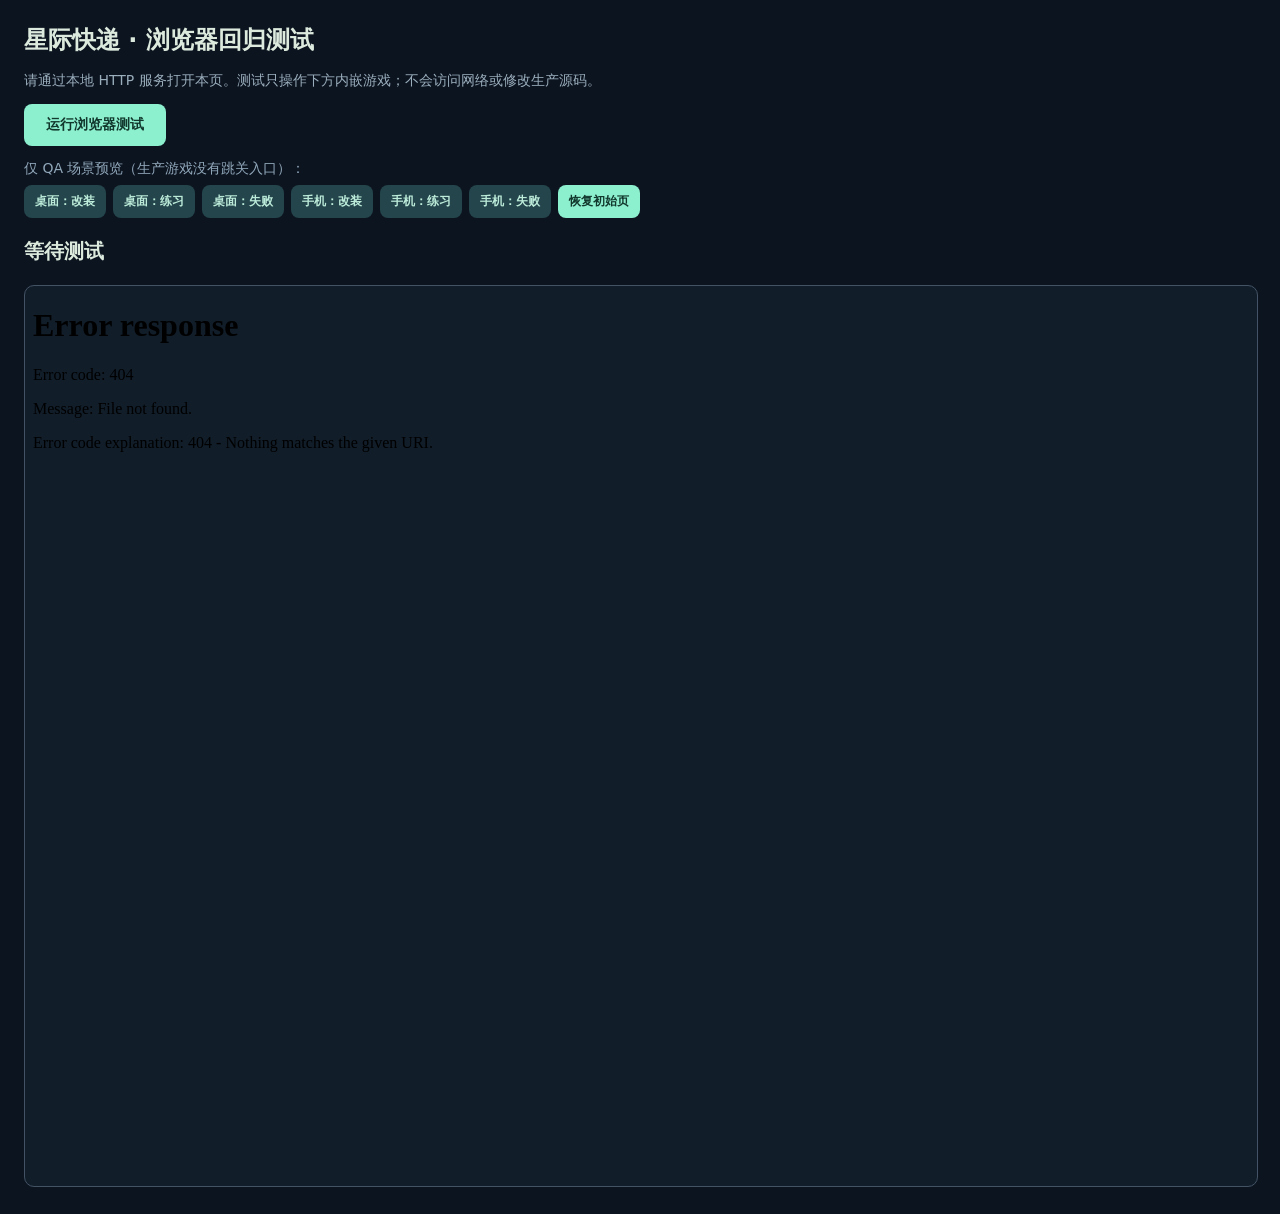
==== stellar-courier/tests/browser-harness.html @ 5adac254 "Add v4 tests under stellar-courier" ====
<!doctype html>
<html lang="zh-CN"><head><meta charset="utf-8"><meta name="viewport" content="width=device-width,initial-scale=1"><title>星际快递 · 浏览器回归测试</title><style>body{background:#0c1420;color:#dceadd;font:14px system-ui;margin:24px}button{padding:12px 22px;border:0;border-radius:8px;background:#8cf0ce;color:#12382d;font:600 14px system-ui;cursor:pointer}h1{font-size:24px}p{color:#9baebc}li{padding:5px}.pass{color:#8cf0ce}.fail{color:#ff91a2}iframe{width:100%;height:900px;border:1px solid #435365;border-radius:10px;background:#111d29}#summary{font-weight:600;font-size:20px;margin:20px 0}code{color:#c3d6e9}</style></head><body><h1>星际快递 · 浏览器回归测试</h1><p>请通过本地 HTTP 服务打开本页。测试只操作下方内嵌游戏；不会访问网络或修改生产源码。</p><button id="run">运行浏览器测试</button><div id="qa-scenes" style="display:flex;gap:7px;flex-wrap:wrap;margin-top:14px"><span style="width:100%;color:#91a8ba">仅 QA 场景预览（生产游戏没有跳关入口）：</span></div><div id="summary">等待测试</div><ol id="results"></ol><iframe id="game" allow="autoplay" src="../index.html" title="测试中的星际快递"></iframe><script>
'use strict';
const frame=document.getElementById('game'),results=document.getElementById('results');
const delay=ms=>new Promise(resolve=>setTimeout(resolve,ms));let failures=0,passes=0;
function assert(ok,message){const li=document.createElement('li');li.className=ok?'pass':'fail';li.textContent=(ok?'✓ ':'✗ ')+message;results.appendChild(li);ok?passes++:failures++;if(!ok)throw new Error(message);}
function showSummary(){document.getElementById('summary').textContent=passes+' 通过 / '+failures+' 失败';document.getElementById('summary').className=failures?'fail':'pass';}
document.getElementById('run').onclick=async function(){
 cleanupSceneStorage();this.disabled=true;results.innerHTML='';passes=failures=0;
 const storageKeys=['stellar-courier-best-v1','stellar-courier-sound-v1','stellar-courier-best-v3-campaign','stellar-courier-best-v3-endless','stellar-courier-best-v4-campaign','stellar-courier-best-v4-endless','stellar-courier-unlocked-v4','stellar-courier-tutorial-v4','stellar-courier-mode-v3','stellar-courier-music-v3','stellar-courier-effects-volume-v3','stellar-courier-music-volume-v3'];
 const savedStorage=storageKeys.map(key=>[key,localStorage.getItem(key)]);
 document.getElementById('summary').textContent='测试中，请保持窗口前台…';
 try{
  storageKeys.forEach(key=>localStorage.removeItem(key));
  frame.src='../index.html?qa='+Date.now();await new Promise(resolve=>frame.onload=resolve);await delay(150);
  const w=frame.contentWindow,d=w.document,snap=()=>w.StellarCourier.snapshot(),click=id=>d.getElementById(id).click();
  const key=(code,type='keydown',repeat=false,target=d)=>target.dispatchEvent(new w.KeyboardEvent(type,{code,bubbles:true,cancelable:true,repeat}));
  async function inject(setup){const step=w.StellarCore.step;let once=false;w.StellarCore.step=function(state,dt,input){if(!once){setup(state);once=true;}step(state,dt,input);};try{await delay(80);}finally{w.StellarCore.step=step;}}
  function delivery(state,cargo){state.hazards.forEach(h=>h.delay=100);state.cargo=cargo;state.deliveryCooldown=0;if(w.StellarCore.has(state,'moving')){state.player.x=state.width*(.5+.29*Math.cos(state.stageElapsed*.4));state.player.y=Math.max(115,Math.min(state.height-48,state.height*(.53+.24*Math.sin(state.stageElapsed*.4))));}else{state.player.x=state.station.x;state.player.y=state.station.y;}}
  function choose(id){const button=d.querySelector('[data-refit="'+id+'"]');assert(!!button,'改装 '+id+' 有明确选择按钮');button.click();button.click();}
  assert(snap().mode==='ready','页面正常加载，无外部资源依赖');
  assert(snap().unlocked===1&&d.getElementById('practice-level').options.length===1,'新存档仅解锁第一关练习');
  assert(snap().audio.enabled&&snap().audio.musicEnabled,'音乐与音效默认开启');
  click('start-button');await delay(170);
  assert(snap().mode==='playing'&&snap().recordEligible&&snap().capacity===5,'正式挑战从第一关均衡舱开始');
  assert(snap().audio.contextState==='running'&&snap().audio.notesScheduled>=3,'开场音效真实排音（不证明云端传输）');
  assert(snap().audio.musicPlaying&&snap().audio.schedulerActive&&snap().audio.musicScheduled>0,'背景音乐真实启动且有调度器');
  click('audio-settings-button');assert(!d.getElementById('audio-settings').hidden,'混音菜单可见');
  const notes=snap().audio.notesScheduled;click('test-sound-button');await delay(100);assert(snap().audio.notesScheduled>=notes+3,'试听按钮触发三音提示');
  for(const [type,value]of[['effects',.2],['music',.35]]){const input=d.getElementById(type+'-volume');input.value=value;input.dispatchEvent(new w.Event('input',{bubbles:true}));}
  assert(snap().audio.effectsVolume===.2&&snap().audio.musicVolume===.35,'两类音量独立调整');click('audio-settings-button');
  const x=snap().player.x;key('ArrowRight');await delay(150);key('ArrowRight','keyup');assert(snap().player.x>x+15,'方向键驱动飞船');
  key('KeyP');key('KeyP','keydown',true);const paused=snap();await delay(160);
  assert(snap().mode==='paused'&&snap().timeLeft===paused.timeLeft,'暂停与重复按键不推进时间');
  assert(!snap().audio.musicPlaying&&!snap().audio.schedulerActive&&snap().audio.musicScheduled===paused.audio.musicScheduled,'暂停不再排音乐');
  const allowed=d.getElementById('start-button').dispatchEvent(new w.KeyboardEvent('keydown',{code:'Space',bubbles:true,cancelable:true}));assert(allowed,'按钮原生空格操作保留');
  click('start-button');await delay(60);assert(snap().mode==='playing'&&snap().audio.musicPlaying,'继续同时恢复模拟与音乐');
  key('Space');await delay(30);const cooldown=snap().boostCooldown;key('Space','keydown',true);await delay(30);assert(cooldown>2.2&&snap().boostCooldown<cooldown,'跃迁重复按键不刷新冷却');
  key('Escape');click('restart-button');click('restart-button');await delay(60);assert(snap().mode==='playing'&&snap().score===0&&snap().level===1&&snap().recordEligible,'暂停重开与重复点击清除旧状态');
  w.dispatchEvent(new w.Event('blur'));await delay(40);assert(snap().mode==='paused'&&!snap().audio.musicPlaying,'失焦暂停游戏及音乐');click('start-button');await delay(50);
  click('sound-button');assert(!snap().audio.enabled&&snap().audio.musicPlaying,'关闭音效不关闭音乐');click('sound-button');
  click('music-button');assert(!snap().audio.musicPlaying&&snap().audio.enabled,'关闭音乐不关闭音效');click('music-button');await delay(50);
  const canvas=d.getElementById('game-canvas'),rect=canvas.getBoundingClientRect(),start=snap().player,oldCapture=canvas.setPointerCapture;canvas.setPointerCapture=function(){};
  const pointer=(type,x,y)=>canvas.dispatchEvent(new w.PointerEvent(type,{pointerId:77,pointerType:'touch',button:0,clientX:rect.left+x,clientY:rect.top+y,bubbles:true,cancelable:true}));
  pointer('pointerdown',start.x+60,start.y+15);await delay(120);pointer('pointerup',start.x+60,start.y+15);canvas.setPointerCapture=oldCapture;assert(snap().player.x>start.x+10,'触控指针可移动');
  w.dispatchEvent(new w.Event('blur'));frame.style.width='375px';frame.style.height='812px';await delay(150);assert(snap().width<376&&d.documentElement.scrollWidth<=w.innerWidth+1,'手机重排无横向溢出');
  const beforeResize=snap().timeLeft;await delay(80);assert(snap().timeLeft===beforeResize,'重排不解除暂停');frame.style.width='100%';frame.style.height='900px';await delay(100);click('start-button');await delay(60);
  await inject(state=>{state.score=0;state.combo=0;state.comboTime=0;state.level=1;state.levelCargo=0;delivery(state,1);});assert(snap().score===100&&snap().combo===1,'第一单建立连击');
  await inject(state=>delivery(state,2));assert(snap().score===460&&snap().combo===2,'第二单1.5倍计分');
  await inject(state=>{state.health=2;delivery(state,1);});assert(snap().mode==='upgrade'&&snap().level===2&&snap().health===3,'过关进入改装选择而非偷偷继续');
  assert(snap().unlocked===2&&localStorage.getItem('stellar-courier-unlocked-v4')==='2','下一关解锁保存到本地');
  const choiceState=snap();await delay(180);assert(snap().timeLeft===choiceState.timeLeft&&snap().score===choiceState.score&&!snap().audio.musicPlaying,'选择期间不扣时、不重复奖励、音乐停止');
  choose('hauler');await delay(60);assert(snap().mode==='playing'&&snap().capacity===7&&snap().cooldownMax===2.8,'重载舱选择生效且重复点击不再切换');
  assert(d.getElementById('cargo-capacity').textContent==='7'&&d.getElementById('cargo-slots').children.length===7,'7格货舱UI与逻辑一致');
  await inject(state=>{state.powerups=[{x:state.player.x,y:state.player.y,r:15,type:'magnet',ttl:10}];});assert(snap().magnetTime>7&&d.getElementById('power-status').textContent.includes('磁吸'),'磁吸道具仍生效');
  await inject(state=>{state.powerups=[{x:state.player.x,y:state.player.y,r:15,type:'shield',ttl:10}];});assert(snap().shieldTime>5,'护盾道具仍生效');
  await inject(state=>{state.powerups=[{x:state.player.x,y:state.player.y,r:15,type:'slow',ttl:10}];});assert(snap().slowTime>5,'时缓道具仍生效');
  await inject(state=>{state.levelCargo=0;state.combo=0;state.comboTime=0;delivery(state,7);});assert(snap().mode==='upgrade'&&snap().level===3,'7箱投递正确进入第三关准备');
  choose('sprinter');await delay(60);assert(snap().mode==='tutorial'&&snap().capacity===3&&snap().cooldownMax===1.35,'快冲3格生效，首次第三关进入安全练习');
  const tutorialStart=snap();await delay(160);assert(snap().timeLeft===tutorialStart.timeLeft&&snap().score===tutorialStart.score&&snap().health===tutorialStart.health&&!snap().audio.musicPlaying,'练习不扣正式时间、分数、护盾且无BGM');
  key('KeyP');assert(snap().mode==='paused','练习可暂停');click('start-button');await delay(30);assert(snap().mode==='tutorial'&&!snap().audio.musicPlaying,'继续练习不会错误开启BGM');
  click('tutorial-boost');await delay(450);assert(snap().tutorial.success&&snap().levelSmashes===0&&snap().score===tutorialStart.score,'练习实际击碎目标且不混入正式计数');
  click('tutorial-finish');click('tutorial-finish');await delay(60);assert(snap().mode==='playing'&&snap().audio.musicPlaying&&localStorage.getItem('stellar-courier-tutorial-v4')==='seen','完成练习只进入本关一次并保存已看提示');
  await inject(state=>{state.hazards.forEach(h=>h.delay=100);state.levelCargo=20;state.levelSmashes=1;state.cargo=0;state.stageElapsed=0;});
  assert(d.getElementById('level-goal').textContent.includes('6/6')&&d.getElementById('level-goal').textContent.includes('已完成')&&d.getElementById('level-fill').style.width==='100%','送货显示完成标记和封顶进度，不误导继续送');
  assert(d.getElementById('smash-goal').textContent.includes('1/3')&&d.getElementById('flight-tip').textContent.includes('还差 2'),'碎石独立显示且明确还差2颗');
  await inject(state=>{state.stageElapsed=64.99;});assert(snap().mode==='over'&&d.getElementById('overlay-description').textContent.includes('还差 2 颗'),'失败摘要正确指出缺失碎石目标');
  assert(localStorage.getItem('stellar-courier-best-v4-campaign')===null,'未完整通关不写严格全程纪录');
  click('retry-button');click('retry-button');await delay(60);assert(snap().mode==='playing'&&snap().level===3&&snap().refit==='sprinter'&&snap().health===3&&snap().score===0&&snap().levelCargo===0&&snap().levelSmashes===0&&snap().timeLeft>64&&!snap().recordEligible,'重试满盾满时、目标归零、保留改装、不计正式纪录');
  await inject(state=>{state.level=10;state.levelCargo=11;state.stageElapsed=0;state.combo=0;state.comboTime=0;delivery(state,1);});assert(snap().mode==='over'&&d.getElementById('overlay-title').textContent.includes('十关通关'),'重试路线可以完成最终关');
  assert(localStorage.getItem('stellar-courier-best-v4-campaign')===null&&d.getElementById('result-detail').textContent.includes('不计正式'),'重试通关不会污染全程纪录');
  click('start-button');await delay(50);assert(snap().level===1&&snap().capacity===5&&snap().recordEligible,'重新全程清除改装与练习标记');
  await inject(state=>{state.level=10;state.levelCargo=11;state.stageElapsed=0;state.combo=0;state.comboTime=0;delivery(state,1);});assert(snap().mode==='over'&&Number(localStorage.getItem('stellar-courier-best-v4-campaign'))>0,'正式完整路线通关才写入纪录');
  assert(!snap().audio.musicPlaying&&!snap().audio.schedulerActive,'结算停止音乐');
  click('menu-button');click('mode-endless');click('start-button');await delay(60);assert(snap().runMode==='endless'&&d.getElementById('time-label').textContent==='已飞行','菜单切换无尽模式反馈清楚');
  await inject(state=>{state.level=10;state.levelCargo=11;state.stageElapsed=1000;state.elapsed=1000;state.combo=0;state.comboTime=0;delivery(state,1);});assert(snap().mode==='upgrade'&&snap().level===11,'无尽第十波后继续并选择改装');
  choose('standard');await delay(50);assert(snap().mode==='playing'&&snap().level===11,'无尽十一波正常继续');
  w.dispatchEvent(new w.Event('blur'));click('menu-button');assert(snap().mode==='ready'&&!snap().audio.schedulerActive,'返回菜单中止旧局与音乐调度');
  // Fresh iframe verifies profile persistence, unlocked practice entry and tutorial skip.
  localStorage.setItem('stellar-courier-unlocked-v4','3');localStorage.removeItem('stellar-courier-tutorial-v4');localStorage.setItem('stellar-courier-mode-v3','campaign');
  frame.src='../index.html?profile='+Date.now();await new Promise(resolve=>frame.onload=resolve);await delay(100);
  const w2=frame.contentWindow,d2=w2.document,read=()=>w2.StellarCourier.snapshot();
  assert(read().unlocked===3&&d2.getElementById('practice-level').options.length===3,'刷新后只展示本地已解锁关卡');
  d2.getElementById('practice-summary').click();d2.getElementById('practice-level').value='3';d2.getElementById('practice-button').click();await delay(40);
  assert(read().mode==='tutorial'&&read().origin==='practice'&&!read().recordEligible,'已解锁第三关练习入口正确，首次提示可再次验证');
  const skipped=read();d2.getElementById('tutorial-skip').click();d2.getElementById('tutorial-skip').click();await delay(50);
  assert(read().mode==='playing'&&read().level===3&&read().score===0&&read().levelSmashes===0&&read().timeLeft>64,'跳过练习不加分、不碎石、不消耗本关额度');
  w2.dispatchEvent(new w2.Event('blur'));d2.getElementById('menu-button').click();assert(read().mode==='ready'&&!read().audio.schedulerActive,'练习结束返回菜单保持静默');
 }catch(error){if(!failures){const li=document.createElement('li');li.className='fail';li.textContent='✗ '+error.message;results.appendChild(li);failures++;}console.error(error);}
 finally{for(const[key,value]of savedStorage){if(value===null)localStorage.removeItem(key);else localStorage.setItem(key,value);}frame.src='../index.html';}
 showSummary();this.disabled=false;
};


// Test-only scene fixtures. Storage is restored; no cheat APIs are added to the game.
const sceneKeys=['stellar-courier-sound-v1','stellar-courier-best-v4-campaign','stellar-courier-best-v4-endless','stellar-courier-unlocked-v4','stellar-courier-tutorial-v4','stellar-courier-mode-v3','stellar-courier-music-v3'];
let sceneBaseline=null;
function restoreSceneStorage(){if(sceneBaseline)for(const[key,value]of sceneBaseline){if(value===null)localStorage.removeItem(key);else localStorage.setItem(key,value);}}
function cleanupSceneStorage(){restoreSceneStorage();sceneBaseline=null;}
async function showScene(scene,mobile){
 restoreSceneStorage();if(!sceneBaseline)sceneBaseline=sceneKeys.map(key=>[key,localStorage.getItem(key)]);
 const buttons=Array.from(document.querySelectorAll('#qa-scenes button'));buttons.forEach(b=>b.disabled=true);
 try{
  localStorage.setItem('stellar-courier-mode-v3','campaign');localStorage.removeItem('stellar-courier-tutorial-v4');
  frame.style.width=mobile?'375px':'100%';frame.style.height=mobile?'667px':'900px';
  frame.src='../index.html?scene='+Date.now();await new Promise(resolve=>frame.onload=resolve);await delay(100);
  const w=frame.contentWindow,d=w.document;d.getElementById('start-button').click();await delay(80);
  async function fixture(setup){const original=w.StellarCore.step;let once=false;w.StellarCore.step=function(state,dt,input){if(!once){once=true;setup(state);}original(state,dt,input);};try{await delay(100);}finally{w.StellarCore.step=original;}}
  await fixture(state=>{state.hazards.forEach(h=>h.delay=100);state.level=scene==='upgrade'?1:2;state.levelCargo=scene==='upgrade'?3:5;state.cargo=1;state.deliveryCooldown=0;state.player.x=state.station.x;state.player.y=state.station.y;});
  if(scene!=='upgrade'){d.querySelector('[data-refit="standard"]').click();await delay(60);}
  if(scene==='failure'){d.getElementById('tutorial-skip').click();await delay(30);await fixture(state=>{state.hazards.forEach(h=>h.delay=100);state.levelCargo=6;state.levelSmashes=1;state.stageElapsed=64.99;});}
  document.getElementById('summary').textContent='QA 场景：'+(mobile?'375 × 667 手机':'桌面')+' / '+{upgrade:'改装选择',tutorial:'免扣时练习',failure:'目标缺项失败'}[scene];
  frame.scrollIntoView({block:'start'});
 }finally{restoreSceneStorage();buttons.forEach(b=>b.disabled=false);}
}
for(const mobile of [false,true])for(const scene of ['upgrade','tutorial','failure']){
 const button=document.createElement('button');button.textContent=(mobile?'手机':'桌面')+'：'+{upgrade:'改装',tutorial:'练习',failure:'失败'}[scene];button.style.cssText='padding:8px 11px;font-size:12px;background:#24454c;color:#bcebd9';button.onclick=()=>showScene(scene,mobile).catch(error=>{document.getElementById('summary').textContent='场景生成失败：'+error.message;});document.getElementById('qa-scenes').appendChild(button);
}
const restoreButton=document.createElement('button');restoreButton.textContent='恢复初始页';restoreButton.style.cssText='padding:8px 11px;font-size:12px';restoreButton.onclick=()=>{cleanupSceneStorage();frame.style.width='100%';frame.style.height='900px';frame.src='../index.html';};document.getElementById('qa-scenes').appendChild(restoreButton);

</script></body></html>
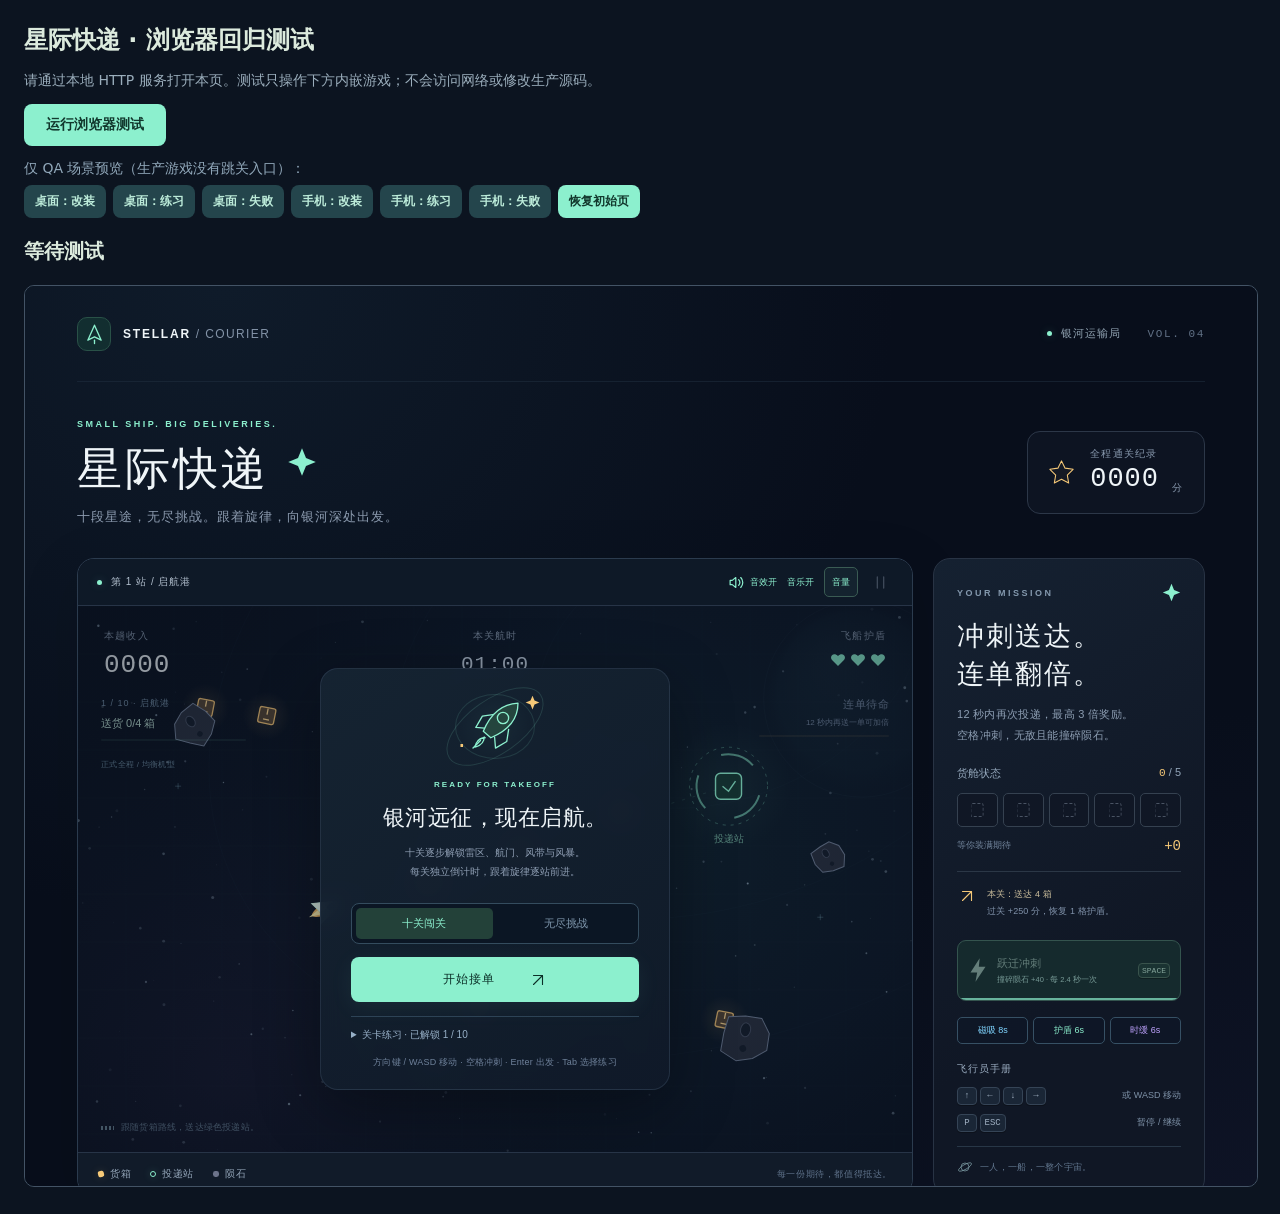
==== commit 98f23dd8: "Add keyboard navigation regression coverage and verified QA results" ====
--- a/stellar-courier/tests/browser-harness.html
+++ b/stellar-courier/tests/browser-harness.html
@@ -15,6 +15,8 @@
   frame.src='../index.html?qa='+Date.now();await new Promise(resolve=>frame.onload=resolve);await delay(150);
   const w=frame.contentWindow,d=w.document,snap=()=>w.StellarCourier.snapshot(),click=id=>d.getElementById(id).click();
   const key=(code,type='keydown',repeat=false,target=d)=>target.dispatchEvent(new w.KeyboardEvent(type,{code,bubbles:true,cancelable:true,repeat}));
+  const tap=(code,target=d.activeElement)=>{key(code,'keydown',false,target);key(code,'keyup',false,d.activeElement);};
+  const chosen=()=>d.querySelector('.upgrade-choice[aria-pressed="true"]');
   async function inject(setup){const step=w.StellarCore.step;let once=false;w.StellarCore.step=function(state,dt,input){if(!once){setup(state);once=true;}step(state,dt,input);};try{await delay(80);}finally{w.StellarCore.step=step;}}
   function delivery(state,cargo){state.hazards.forEach(h=>h.delay=100);state.cargo=cargo;state.deliveryCooldown=0;if(w.StellarCore.has(state,'moving')){state.player.x=state.width*(.5+.29*Math.cos(state.stageElapsed*.4));state.player.y=Math.max(115,Math.min(state.height-48,state.height*(.53+.24*Math.sin(state.stageElapsed*.4))));}else{state.player.x=state.station.x;state.player.y=state.station.y;}}
   function choose(id){const button=d.querySelector('[data-refit="'+id+'"]');assert(!!button,'改装 '+id+' 有明确选择按钮');button.click();button.click();}
@@ -28,15 +30,17 @@
   click('audio-settings-button');assert(!d.getElementById('audio-settings').hidden,'混音菜单可见');
   const notes=snap().audio.notesScheduled;click('test-sound-button');await delay(100);assert(snap().audio.notesScheduled>=notes+3,'试听按钮触发三音提示');
   for(const [type,value]of[['effects',.2],['music',.35]]){const input=d.getElementById(type+'-volume');input.value=value;input.dispatchEvent(new w.Event('input',{bubbles:true}));}
-  assert(snap().audio.effectsVolume===.2&&snap().audio.musicVolume===.35,'两类音量独立调整');click('audio-settings-button');
+  assert(snap().audio.effectsVolume===.2&&snap().audio.musicVolume===.35,'两类音量独立调整');
+  d.getElementById('music-volume').focus();tap('Escape');assert(d.getElementById('audio-settings').hidden&&d.activeElement===d.getElementById('audio-settings-button')&&snap().mode==='playing','滑块聚焦时 Esc 关闭音量并归还焦点，不误暂停');
+  click('audio-settings-button');d.getElementById('test-sound-button').focus();tap('Escape');assert(d.getElementById('audio-settings').hidden&&d.activeElement===d.getElementById('audio-settings-button'),'试听控件关闭后焦点不留在隐藏菜单');
   const x=snap().player.x;key('ArrowRight');await delay(150);key('ArrowRight','keyup');assert(snap().player.x>x+15,'方向键驱动飞船');
   key('KeyP');key('KeyP','keydown',true);const paused=snap();await delay(160);
   assert(snap().mode==='paused'&&snap().timeLeft===paused.timeLeft,'暂停与重复按键不推进时间');
   assert(!snap().audio.musicPlaying&&!snap().audio.schedulerActive&&snap().audio.musicScheduled===paused.audio.musicScheduled,'暂停不再排音乐');
-  const allowed=d.getElementById('start-button').dispatchEvent(new w.KeyboardEvent('keydown',{code:'Space',bubbles:true,cancelable:true}));assert(allowed,'按钮原生空格操作保留');
-  click('start-button');await delay(60);assert(snap().mode==='playing'&&snap().audio.musicPlaying,'继续同时恢复模拟与音乐');
-  key('Space');await delay(30);const cooldown=snap().boostCooldown;key('Space','keydown',true);await delay(30);assert(cooldown>2.2&&snap().boostCooldown<cooldown,'跃迁重复按键不刷新冷却');
-  key('Escape');click('restart-button');click('restart-button');await delay(60);assert(snap().mode==='playing'&&snap().score===0&&snap().level===1&&snap().recordEligible,'暂停重开与重复点击清除旧状态');
+  key('KeyP','keyup');const allowed=key('Space','keydown',false,d.getElementById('start-button'));key('Space','keyup');assert(!allowed&&snap().mode==='playing','按钮空格受控激活一次，不依赖鼠标');
+  await delay(60);assert(snap().mode==='playing'&&snap().audio.musicPlaying,'继续同时恢复模拟与音乐');
+  key('Space');await delay(30);const cooldown=snap().boostCooldown;key('Space','keydown',true);await delay(30);assert(cooldown>2.2&&snap().boostCooldown<cooldown,'跃迁重复按键不刷新冷却');key('Space','keyup');
+  key('Escape');key('Escape','keyup');click('restart-button');click('restart-button');await delay(60);assert(snap().mode==='playing'&&snap().score===0&&snap().level===1&&snap().recordEligible,'暂停重开与重复点击清除旧状态');
   w.dispatchEvent(new w.Event('blur'));await delay(40);assert(snap().mode==='paused'&&!snap().audio.musicPlaying,'失焦暂停游戏及音乐');click('start-button');await delay(50);
   click('sound-button');assert(!snap().audio.enabled&&snap().audio.musicPlaying,'关闭音效不关闭音乐');click('sound-button');
   click('music-button');assert(!snap().audio.musicPlaying&&snap().audio.enabled,'关闭音乐不关闭音效');click('music-button');await delay(50);
@@ -47,18 +51,36 @@
   const beforeResize=snap().timeLeft;await delay(80);assert(snap().timeLeft===beforeResize,'重排不解除暂停');frame.style.width='100%';frame.style.height='900px';await delay(100);click('start-button');await delay(60);
   await inject(state=>{state.score=0;state.combo=0;state.comboTime=0;state.level=1;state.levelCargo=0;delivery(state,1);});assert(snap().score===100&&snap().combo===1,'第一单建立连击');
   await inject(state=>delivery(state,2));assert(snap().score===460&&snap().combo===2,'第二单1.5倍计分');
+  key('Space');key('Enter');key('ArrowRight');await delay(430);
   await inject(state=>{state.health=2;delivery(state,1);});assert(snap().mode==='upgrade'&&snap().level===2&&snap().health===3,'过关进入改装选择而非偷偷继续');
   assert(snap().unlocked===2&&localStorage.getItem('stellar-courier-unlocked-v4')==='2','下一关解锁保存到本地');
   const choiceState=snap();await delay(180);assert(snap().timeLeft===choiceState.timeLeft&&snap().score===choiceState.score&&!snap().audio.musicPlaying,'选择期间不扣时、不重复奖励、音乐停止');
-  choose('hauler');await delay(60);assert(snap().mode==='playing'&&snap().capacity===7&&snap().cooldownMax===2.8,'重载舱选择生效且重复点击不再切换');
+  assert(chosen().dataset.refit==='standard'&&d.activeElement===chosen()&&d.getElementById('upgrade-keyboard-hint').textContent.includes('确认改装'),'改装首选项聚焦，键盘提示明确数字仅选中');
+  for(const code of ['ArrowRight','Space','Enter']){key(code,'keydown',true,d.activeElement);key(code,'keydown',false,d.activeElement);}
+  assert(snap().mode==='upgrade'&&chosen().dataset.refit==='standard','上一关按住方向、空格、Enter 和重复事件均不误选确认');
+  ['ArrowRight','Space','Enter'].forEach(code=>key(code,'keyup',false,d.activeElement));
+  tap('ArrowDown');assert(chosen().dataset.refit==='hauler'&&d.activeElement===chosen(),'向下切换到重载且视觉焦点同步');
+  key('ArrowDown','keydown',false,d.activeElement);key('ArrowDown','keydown',true,d.activeElement);assert(chosen().dataset.refit==='sprinter','方向键长按只移动一项');key('ArrowDown','keyup');
+  tap('ArrowRight');assert(chosen().dataset.refit==='standard','向右可从最后一项循环到首项');
+  tap('ArrowUp');assert(chosen().dataset.refit==='sprinter','向上可从首项循环到末项');
+  tap('ArrowLeft');assert(chosen().dataset.refit==='hauler','向左切换选项');
+  tap('Digit1');tap('Digit3');assert(chosen().dataset.refit==='sprinter'&&snap().mode==='upgrade','1 / 3 数字快捷键只选中，不进入下一关');
+  tap('Numpad2');assert(chosen().dataset.refit==='hauler'&&snap().mode==='upgrade','数字小键盘也可选中');
+  tap('Space');assert(snap().mode==='upgrade','改装卡片空格不会误当确认');
+  key('ArrowLeft','keydown',false,d.activeElement);tap('Digit2');key('Enter','keydown',false,d.activeElement);
+  key('Enter','keydown',true,d.activeElement);key('ArrowLeft','keydown',true,d.activeElement);const nextPosition=snap().player;await delay(90);
+  assert(snap().mode==='playing'&&snap().capacity===7&&snap().cooldownMax===2.8,'Enter 确认重载一次，重复确认不穿透');
+  assert(Math.abs(snap().player.x-nextPosition.x)<1&&snap().boostCooldown===0,'菜单按住方向不穿透下一关，确认不触发冲刺');
+  key('Enter','keyup');key('ArrowLeft','keyup');const releasedX=snap().player.x;key('ArrowLeft');await delay(80);key('ArrowLeft','keyup');assert(snap().player.x<releasedX-5,'松开再按后正常恢复飞行');
   assert(d.getElementById('cargo-capacity').textContent==='7'&&d.getElementById('cargo-slots').children.length===7,'7格货舱UI与逻辑一致');
   await inject(state=>{state.powerups=[{x:state.player.x,y:state.player.y,r:15,type:'magnet',ttl:10}];});assert(snap().magnetTime>7&&d.getElementById('power-status').textContent.includes('磁吸'),'磁吸道具仍生效');
   await inject(state=>{state.powerups=[{x:state.player.x,y:state.player.y,r:15,type:'shield',ttl:10}];});assert(snap().shieldTime>5,'护盾道具仍生效');
   await inject(state=>{state.powerups=[{x:state.player.x,y:state.player.y,r:15,type:'slow',ttl:10}];});assert(snap().slowTime>5,'时缓道具仍生效');
   await inject(state=>{state.levelCargo=0;state.combo=0;state.comboTime=0;delivery(state,7);});assert(snap().mode==='upgrade'&&snap().level===3,'7箱投递正确进入第三关准备');
-  choose('sprinter');await delay(60);assert(snap().mode==='tutorial'&&snap().capacity===3&&snap().cooldownMax===1.35,'快冲3格生效，首次第三关进入安全练习');
+  tap('Digit3');key('Enter','keydown',false,d.activeElement);key('Enter','keydown',true,d.activeElement);await delay(60);assert(snap().mode==='tutorial'&&snap().capacity===3&&snap().cooldownMax===1.35,'快冲3格生效，首次第三关进入安全练习');
+  assert(snap().tutorial.x===52&&!snap().tutorial.success,'确认进入练习的 Enter 不穿透触发练习完成');key('Enter','keyup');
   const tutorialStart=snap();await delay(160);assert(snap().timeLeft===tutorialStart.timeLeft&&snap().score===tutorialStart.score&&snap().health===tutorialStart.health&&!snap().audio.musicPlaying,'练习不扣正式时间、分数、护盾且无BGM');
-  key('KeyP');assert(snap().mode==='paused','练习可暂停');click('start-button');await delay(30);assert(snap().mode==='tutorial'&&!snap().audio.musicPlaying,'继续练习不会错误开启BGM');
+  key('KeyP');key('KeyP','keyup');assert(snap().mode==='paused','练习可暂停');click('start-button');await delay(30);assert(snap().mode==='tutorial'&&!snap().audio.musicPlaying,'继续练习不会错误开启BGM');
   click('tutorial-boost');await delay(450);assert(snap().tutorial.success&&snap().levelSmashes===0&&snap().score===tutorialStart.score,'练习实际击碎目标且不混入正式计数');
   click('tutorial-finish');click('tutorial-finish');await delay(60);assert(snap().mode==='playing'&&snap().audio.musicPlaying&&localStorage.getItem('stellar-courier-tutorial-v4')==='seen','完成练习只进入本关一次并保存已看提示');
   await inject(state=>{state.hazards.forEach(h=>h.delay=100);state.levelCargo=20;state.levelSmashes=1;state.cargo=0;state.stageElapsed=0;});
@@ -66,7 +88,7 @@
   assert(d.getElementById('smash-goal').textContent.includes('1/3')&&d.getElementById('flight-tip').textContent.includes('还差 2'),'碎石独立显示且明确还差2颗');
   await inject(state=>{state.stageElapsed=64.99;});assert(snap().mode==='over'&&d.getElementById('overlay-description').textContent.includes('还差 2 颗'),'失败摘要正确指出缺失碎石目标');
   assert(localStorage.getItem('stellar-courier-best-v4-campaign')===null,'未完整通关不写严格全程纪录');
-  click('retry-button');click('retry-button');await delay(60);assert(snap().mode==='playing'&&snap().level===3&&snap().refit==='sprinter'&&snap().health===3&&snap().score===0&&snap().levelCargo===0&&snap().levelSmashes===0&&snap().timeLeft>64&&!snap().recordEligible,'重试满盾满时、目标归零、保留改装、不计正式纪录');
+  assert(d.activeElement===d.getElementById('retry-button'),'失败时键盘焦点落在本关重试而非全程重开');key('Enter','keydown',false,d.activeElement);key('Enter','keydown',true,d.activeElement);key('Enter','keyup');await delay(60);assert(snap().mode==='playing'&&snap().level===3&&snap().refit==='sprinter'&&snap().health===3&&snap().score===0&&snap().levelCargo===0&&snap().levelSmashes===0&&snap().timeLeft>64&&!snap().recordEligible,'重试满盾满时、目标归零、保留改装、不计正式纪录');
   await inject(state=>{state.level=10;state.levelCargo=11;state.stageElapsed=0;state.combo=0;state.comboTime=0;delivery(state,1);});assert(snap().mode==='over'&&d.getElementById('overlay-title').textContent.includes('十关通关'),'重试路线可以完成最终关');
   assert(localStorage.getItem('stellar-courier-best-v4-campaign')===null&&d.getElementById('result-detail').textContent.includes('不计正式'),'重试通关不会污染全程纪录');
   click('start-button');await delay(50);assert(snap().level===1&&snap().capacity===5&&snap().recordEligible,'重新全程清除改装与练习标记');
@@ -81,10 +103,13 @@
   frame.src='../index.html?profile='+Date.now();await new Promise(resolve=>frame.onload=resolve);await delay(100);
   const w2=frame.contentWindow,d2=w2.document,read=()=>w2.StellarCourier.snapshot();
   assert(read().unlocked===3&&d2.getElementById('practice-level').options.length===3,'刷新后只展示本地已解锁关卡');
-  d2.getElementById('practice-summary').click();d2.getElementById('practice-level').value='3';d2.getElementById('practice-button').click();await delay(40);
+  const key2=(code,type='keydown',target=d2.activeElement,repeat=false)=>target.dispatchEvent(new w2.KeyboardEvent(type,{code,bubbles:true,cancelable:true,repeat}));
+  d2.getElementById('practice-summary').focus();key2('Enter');key2('Enter','keyup');assert(d2.getElementById('practice-panel').open&&read().mode==='ready','Enter 展开练习列表，不误启动全程');
+  const select=d2.getElementById('practice-level');select.focus();assert(key2('ArrowDown')&&key2('Enter')&&read().mode==='ready','关卡下拉框保留原生方向/确认按键');key2('ArrowDown','keyup');key2('Enter','keyup');select.value='3';
+  d2.getElementById('practice-button').focus();key2('Enter');key2('Enter','keydown',d2.activeElement,true);key2('Enter','keyup');await delay(40);
   assert(read().mode==='tutorial'&&read().origin==='practice'&&!read().recordEligible,'已解锁第三关练习入口正确，首次提示可再次验证');
-  const skipped=read();d2.getElementById('tutorial-skip').click();d2.getElementById('tutorial-skip').click();await delay(50);
-  assert(read().mode==='playing'&&read().level===3&&read().score===0&&read().levelSmashes===0&&read().timeLeft>64,'跳过练习不加分、不碎石、不消耗本关额度');
+  const skipped=read();d2.getElementById('tutorial-skip').focus();key2('Enter');key2('Enter','keydown',d2.activeElement,true);key2('Enter','keyup');await delay(50);
+  assert(read().mode==='playing'&&read().level===3&&read().score===0&&read().levelSmashes===0&&read().timeLeft>64,'键盘跳过练习只进入一次，不加分、不碎石、不消耗本关额度');
   w2.dispatchEvent(new w2.Event('blur'));d2.getElementById('menu-button').click();assert(read().mode==='ready'&&!read().audio.schedulerActive,'练习结束返回菜单保持静默');
  }catch(error){if(!failures){const li=document.createElement('li');li.className='fail';li.textContent='✗ '+error.message;results.appendChild(li);failures++;}console.error(error);}
  finally{for(const[key,value]of savedStorage){if(value===null)localStorage.removeItem(key);else localStorage.setItem(key,value);}frame.src='../index.html';}
@@ -110,7 +135,7 @@
   if(scene!=='upgrade'){d.querySelector('[data-refit="standard"]').click();await delay(60);}
   if(scene==='failure'){d.getElementById('tutorial-skip').click();await delay(30);await fixture(state=>{state.hazards.forEach(h=>h.delay=100);state.levelCargo=6;state.levelSmashes=1;state.stageElapsed=64.99;});}
   document.getElementById('summary').textContent='QA 场景：'+(mobile?'375 × 667 手机':'桌面')+' / '+{upgrade:'改装选择',tutorial:'免扣时练习',failure:'目标缺项失败'}[scene];
-  frame.scrollIntoView({block:'start'});
+  frame.scrollIntoView({block:'start'});if(scene==='upgrade')d.querySelector('.upgrade-choice[aria-pressed="true"]').focus({preventScroll:true});
  }finally{restoreSceneStorage();buttons.forEach(b=>b.disabled=false);}
 }
 for(const mobile of [false,true])for(const scene of ['upgrade','tutorial','failure']){
